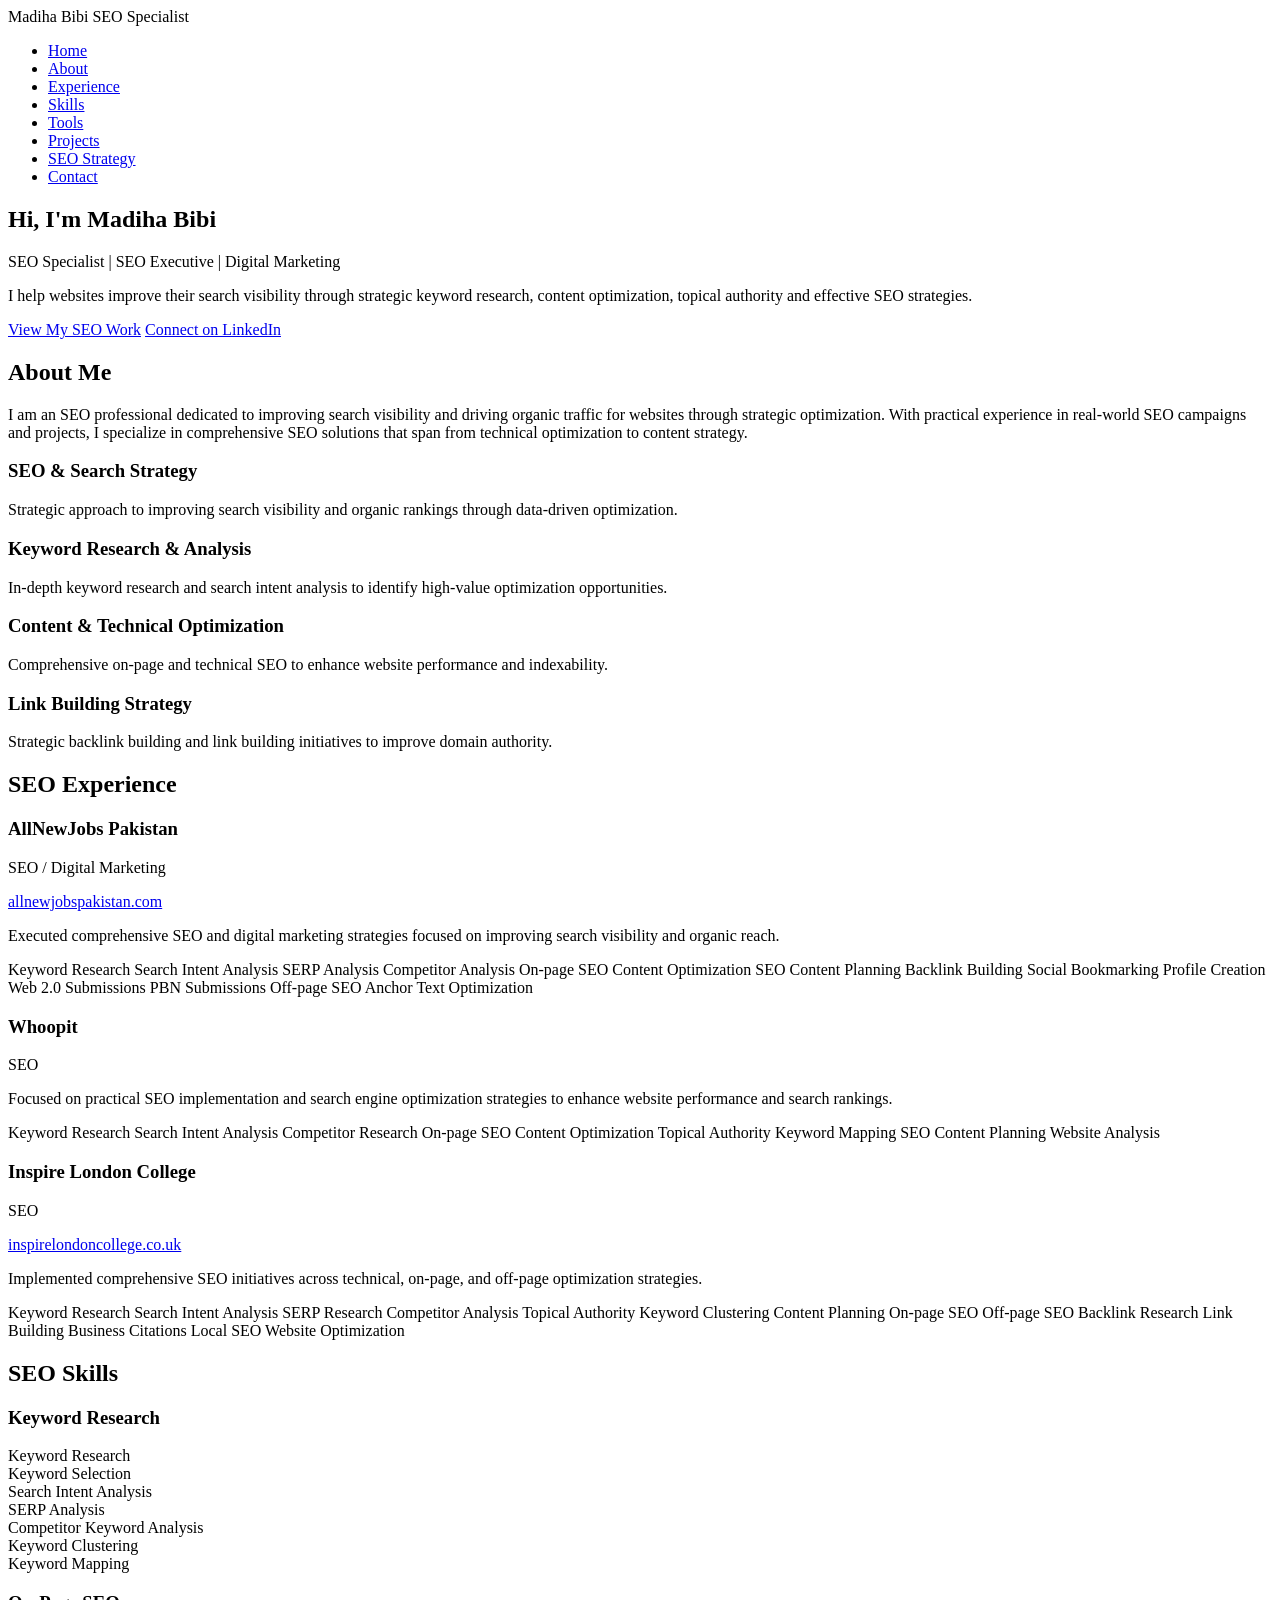
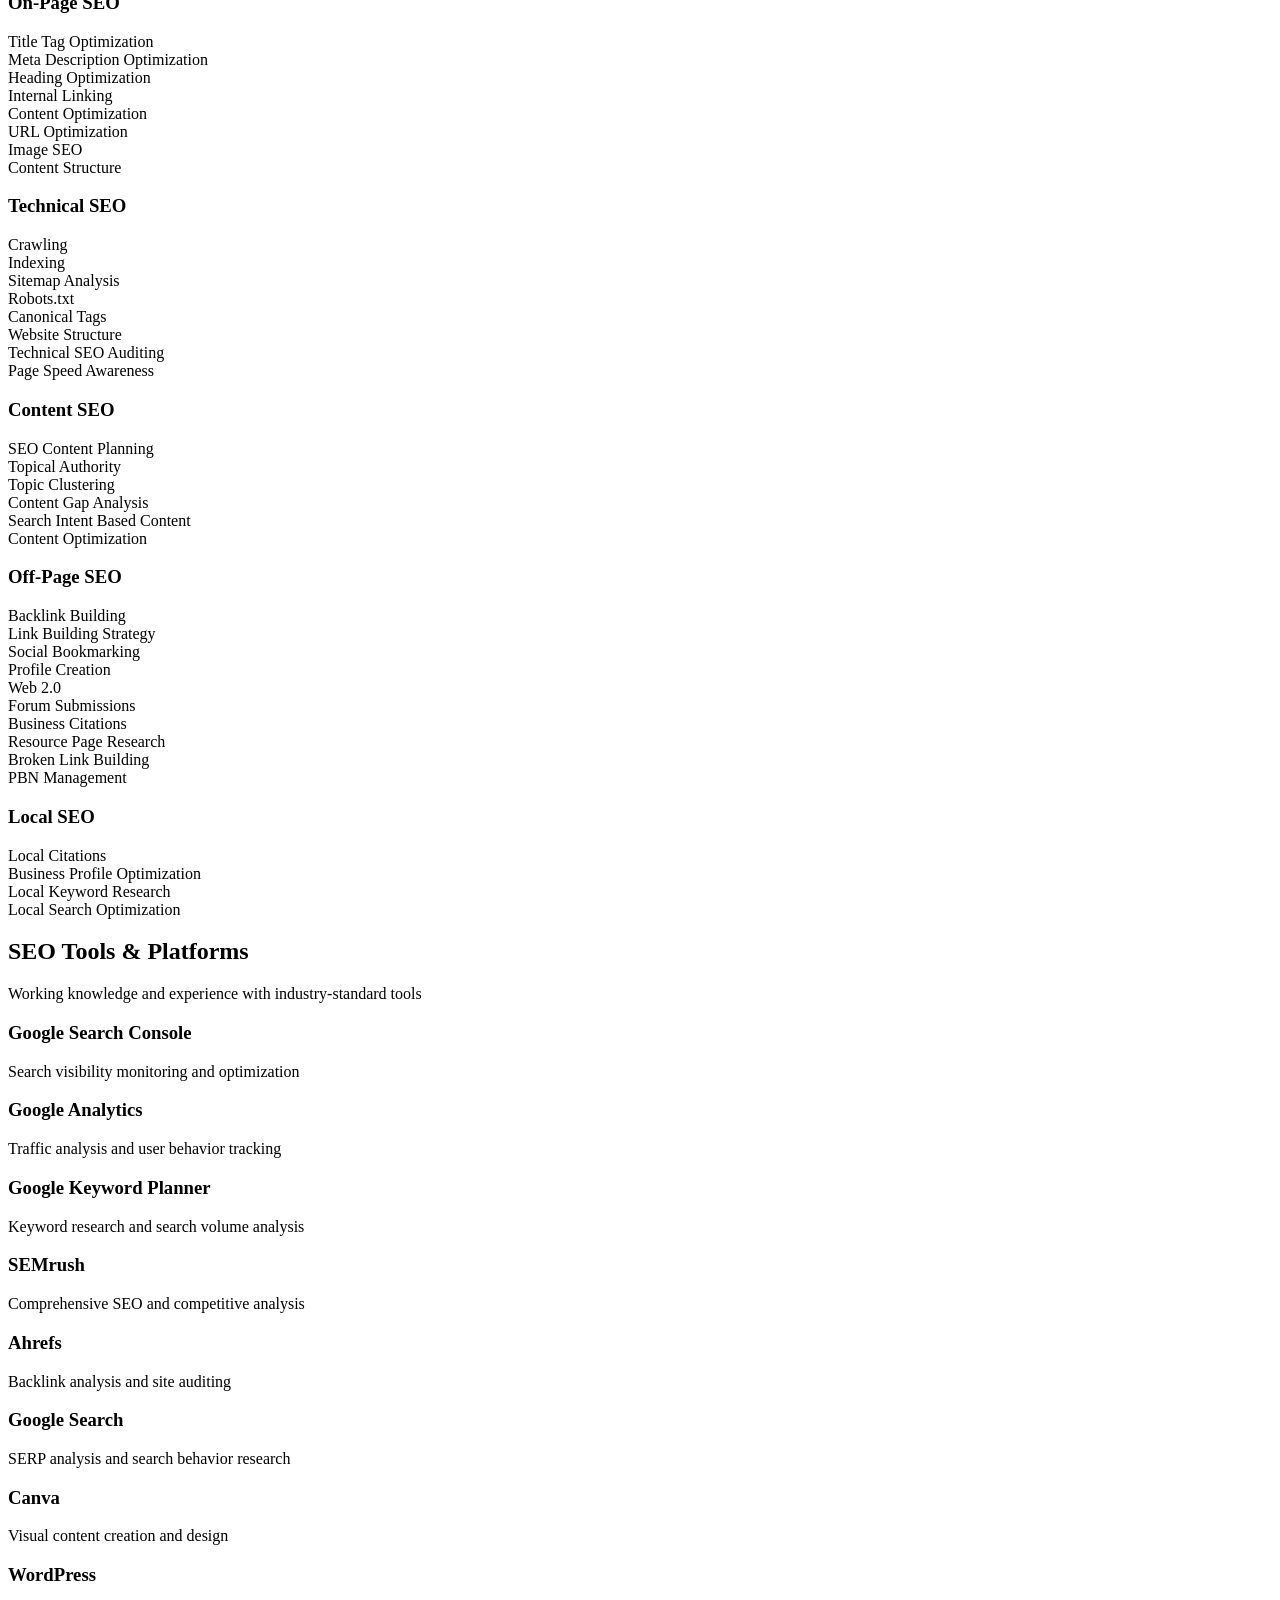
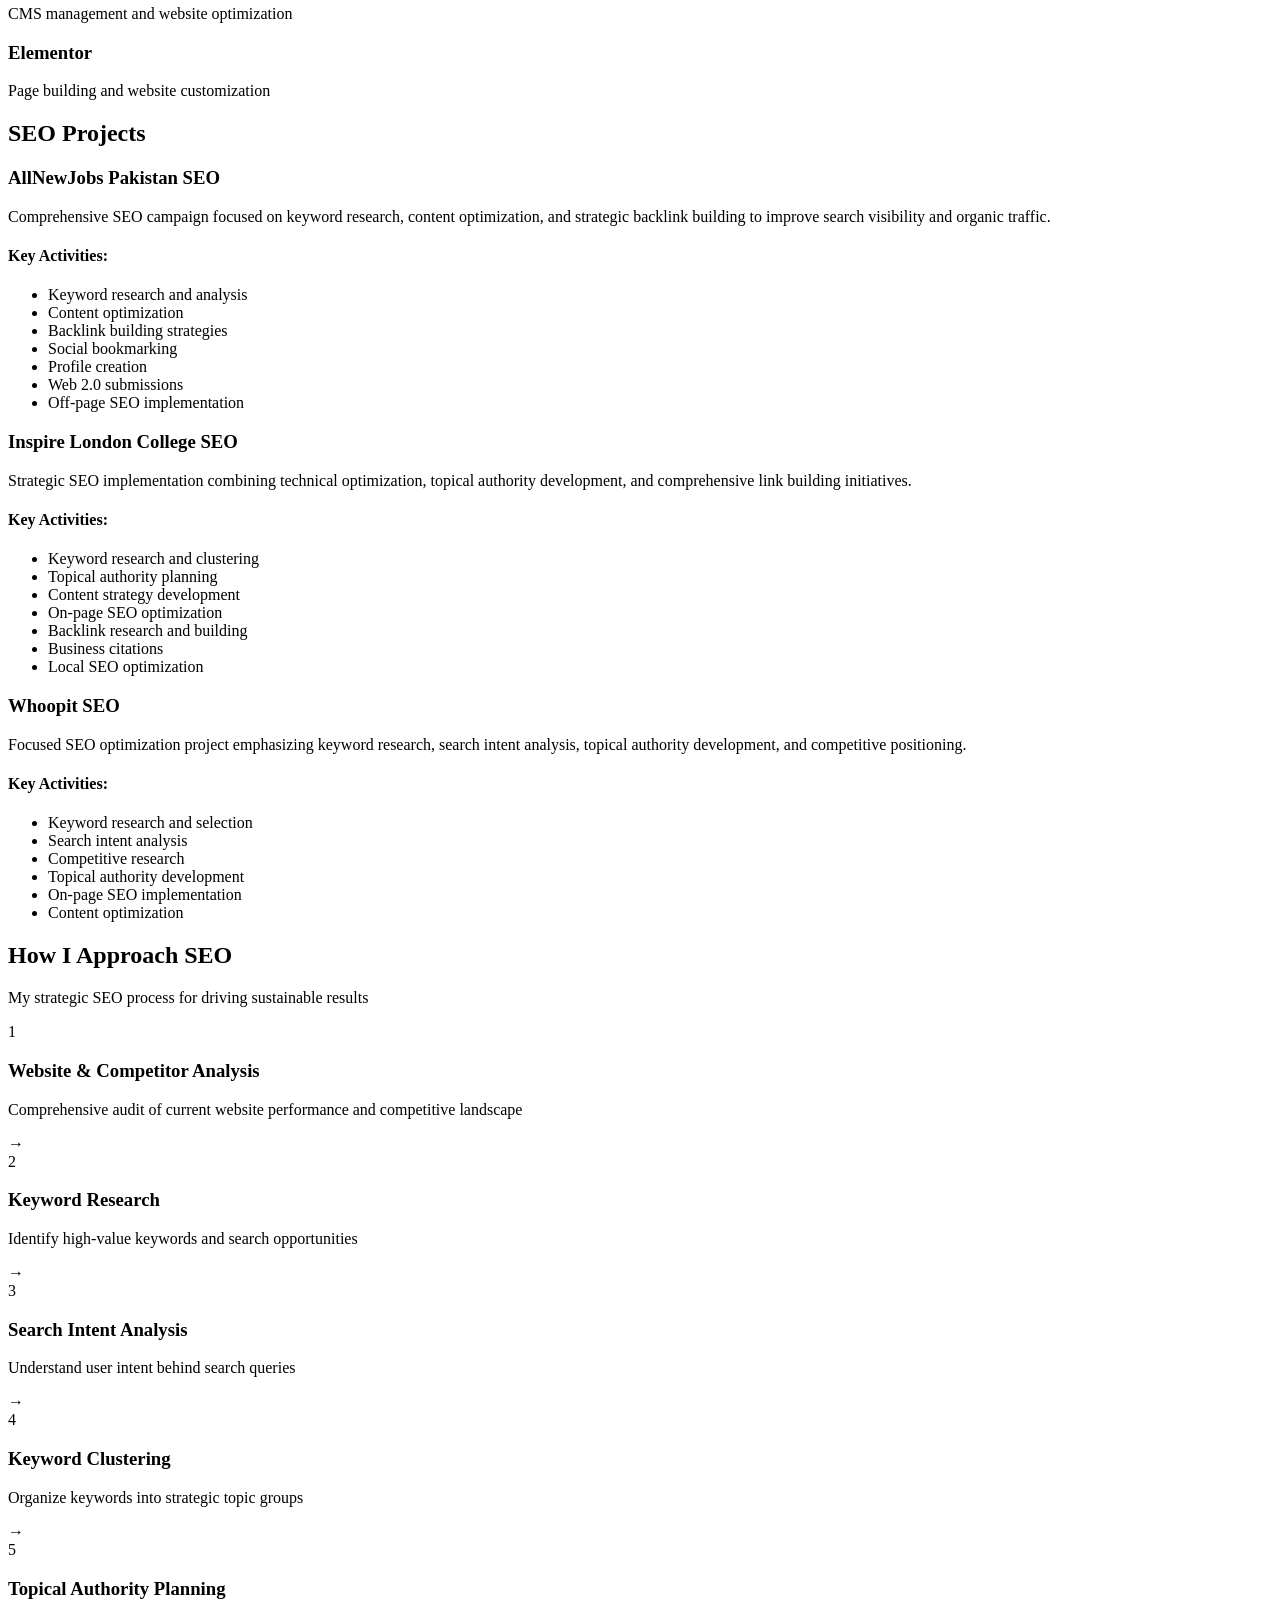
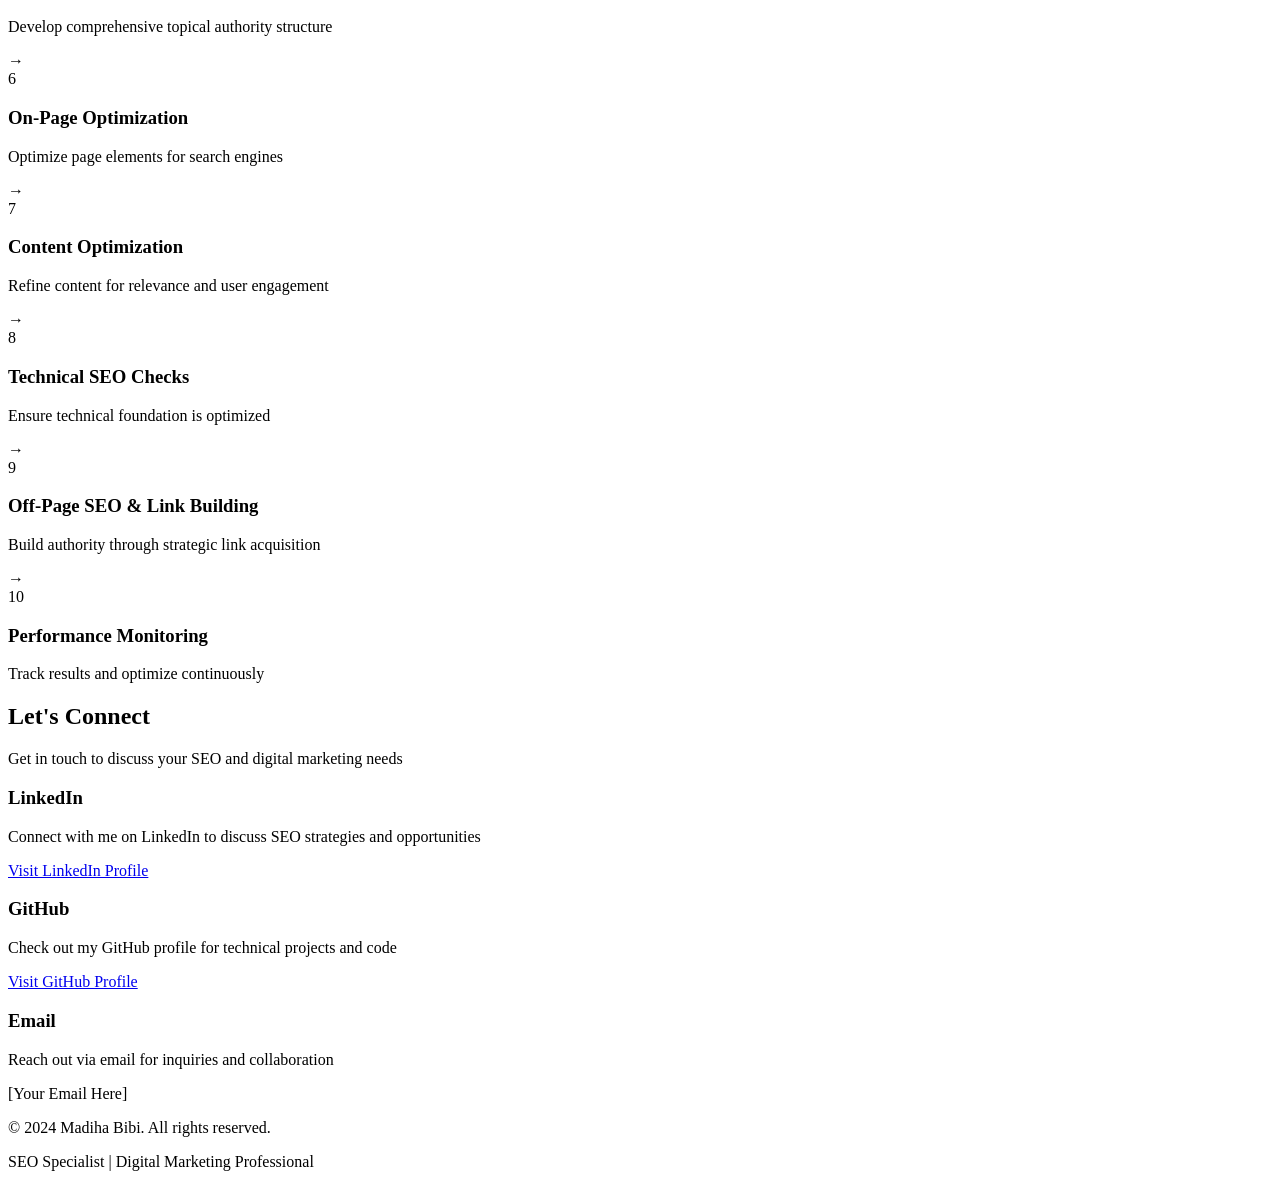
==== index.html @ da857537 "Create professional SEO portfolio website - HTML" ====
<!DOCTYPE html>
<html lang="en">
<head>
    <meta charset="UTF-8">
    <meta name="viewport" content="width=device-width, initial-scale=1.0">
    <meta name="description" content="Madiha Bibi - SEO Specialist & Digital Marketing Professional. Expert in keyword research, content optimization, technical SEO, and link building strategies.">
    <meta name="keywords" content="SEO, Digital Marketing, Keyword Research, Content Optimization, Technical SEO, Link Building">
    <meta name="author" content="Madiha Bibi">
    
    <!-- Open Graph Tags -->
    <meta property="og:title" content="Madiha Bibi - SEO Specialist & Digital Marketing Professional">
    <meta property="og:description" content="Expert SEO professional specializing in keyword research, content optimization, and strategic link building.">
    <meta property="og:type" content="website">
    <meta property="og:url" content="">
    
    <title>Madiha Bibi - SEO Specialist & Digital Marketing Professional</title>
    <link rel="stylesheet" href="style.css">
</head>
<body>
    <!-- Navigation -->
    <nav class="navbar">
        <div class="nav-container">
            <div class="nav-logo">
                <span class="logo-text">Madiha Bibi</span>
                <span class="logo-subtitle">SEO Specialist</span>
            </div>
            <ul class="nav-menu">
                <li class="nav-item"><a href="#home" class="nav-link">Home</a></li>
                <li class="nav-item"><a href="#about" class="nav-link">About</a></li>
                <li class="nav-item"><a href="#experience" class="nav-link">Experience</a></li>
                <li class="nav-item"><a href="#skills" class="nav-link">Skills</a></li>
                <li class="nav-item"><a href="#tools" class="nav-link">Tools</a></li>
                <li class="nav-item"><a href="#projects" class="nav-link">Projects</a></li>
                <li class="nav-item"><a href="#strategy" class="nav-link">SEO Strategy</a></li>
                <li class="nav-item"><a href="#contact" class="nav-link">Contact</a></li>
            </ul>
            <div class="hamburger">
                <span class="bar"></span>
                <span class="bar"></span>
                <span class="bar"></span>
            </div>
        </div>
    </nav>

    <!-- Hero Section -->
    <section id="home" class="hero">
        <div class="hero-content">
            <h1 class="hero-title">Hi, I'm Madiha Bibi</h1>
            <p class="hero-subtitle">SEO Specialist | SEO Executive | Digital Marketing</p>
            <p class="hero-description">I help websites improve their search visibility through strategic keyword research, content optimization, topical authority and effective SEO strategies.</p>
            <div class="hero-buttons">
                <a href="#projects" class="btn btn-primary">View My SEO Work</a>
                <a href="https://www.linkedin.com/in/madiha-bibi-seo/" target="_blank" class="btn btn-secondary">Connect on LinkedIn</a>
            </div>
        </div>
    </section>

    <!-- About Section -->
    <section id="about" class="about">
        <div class="container">
            <h2 class="section-title">About Me</h2>
            <div class="about-content">
                <p class="about-text">I am an SEO professional dedicated to improving search visibility and driving organic traffic for websites through strategic optimization. With practical experience in real-world SEO campaigns and projects, I specialize in comprehensive SEO solutions that span from technical optimization to content strategy.</p>
                
                <div class="about-highlights">
                    <div class="highlight-card">
                        <h3>SEO & Search Strategy</h3>
                        <p>Strategic approach to improving search visibility and organic rankings through data-driven optimization.</p>
                    </div>
                    <div class="highlight-card">
                        <h3>Keyword Research & Analysis</h3>
                        <p>In-depth keyword research and search intent analysis to identify high-value optimization opportunities.</p>
                    </div>
                    <div class="highlight-card">
                        <h3>Content & Technical Optimization</h3>
                        <p>Comprehensive on-page and technical SEO to enhance website performance and indexability.</p>
                    </div>
                    <div class="highlight-card">
                        <h3>Link Building Strategy</h3>
                        <p>Strategic backlink building and link building initiatives to improve domain authority.</p>
                    </div>
                </div>
            </div>
        </div>
    </section>

    <!-- SEO Experience Section -->
    <section id="experience" class="experience">
        <div class="container">
            <h2 class="section-title">SEO Experience</h2>
            
            <div class="experience-grid">
                <!-- AllNewJobs Pakistan -->
                <div class="experience-card">
                    <div class="experience-header">
                        <h3 class="experience-title">AllNewJobs Pakistan</h3>
                        <span class="experience-position">SEO / Digital Marketing</span>
                    </div>
                    <p class="experience-url"><a href="https://allnewjobspakistan.com/" target="_blank">allnewjobspakistan.com</a></p>
                    <div class="experience-details">
                        <p class="experience-intro">Executed comprehensive SEO and digital marketing strategies focused on improving search visibility and organic reach.</p>
                        <div class="skills-list">
                            <span class="skill-tag">Keyword Research</span>
                            <span class="skill-tag">Search Intent Analysis</span>
                            <span class="skill-tag">SERP Analysis</span>
                            <span class="skill-tag">Competitor Analysis</span>
                            <span class="skill-tag">On-page SEO</span>
                            <span class="skill-tag">Content Optimization</span>
                            <span class="skill-tag">SEO Content Planning</span>
                            <span class="skill-tag">Backlink Building</span>
                            <span class="skill-tag">Social Bookmarking</span>
                            <span class="skill-tag">Profile Creation</span>
                            <span class="skill-tag">Web 2.0 Submissions</span>
                            <span class="skill-tag">PBN Submissions</span>
                            <span class="skill-tag">Off-page SEO</span>
                            <span class="skill-tag">Anchor Text Optimization</span>
                        </div>
                    </div>
                </div>

                <!-- Whoopit -->
                <div class="experience-card">
                    <div class="experience-header">
                        <h3 class="experience-title">Whoopit</h3>
                        <span class="experience-position">SEO</span>
                    </div>
                    <div class="experience-details">
                        <p class="experience-intro">Focused on practical SEO implementation and search engine optimization strategies to enhance website performance and search rankings.</p>
                        <div class="skills-list">
                            <span class="skill-tag">Keyword Research</span>
                            <span class="skill-tag">Search Intent Analysis</span>
                            <span class="skill-tag">Competitor Research</span>
                            <span class="skill-tag">On-page SEO</span>
                            <span class="skill-tag">Content Optimization</span>
                            <span class="skill-tag">Topical Authority</span>
                            <span class="skill-tag">Keyword Mapping</span>
                            <span class="skill-tag">SEO Content Planning</span>
                            <span class="skill-tag">Website Analysis</span>
                        </div>
                    </div>
                </div>

                <!-- Inspire London College -->
                <div class="experience-card">
                    <div class="experience-header">
                        <h3 class="experience-title">Inspire London College</h3>
                        <span class="experience-position">SEO</span>
                    </div>
                    <p class="experience-url"><a href="https://inspirelondoncollege.co.uk/" target="_blank">inspirelondoncollege.co.uk</a></p>
                    <div class="experience-details">
                        <p class="experience-intro">Implemented comprehensive SEO initiatives across technical, on-page, and off-page optimization strategies.</p>
                        <div class="skills-list">
                            <span class="skill-tag">Keyword Research</span>
                            <span class="skill-tag">Search Intent Analysis</span>
                            <span class="skill-tag">SERP Research</span>
                            <span class="skill-tag">Competitor Analysis</span>
                            <span class="skill-tag">Topical Authority</span>
                            <span class="skill-tag">Keyword Clustering</span>
                            <span class="skill-tag">Content Planning</span>
                            <span class="skill-tag">On-page SEO</span>
                            <span class="skill-tag">Off-page SEO</span>
                            <span class="skill-tag">Backlink Research</span>
                            <span class="skill-tag">Link Building</span>
                            <span class="skill-tag">Business Citations</span>
                            <span class="skill-tag">Local SEO</span>
                            <span class="skill-tag">Website Optimization</span>
                        </div>
                    </div>
                </div>
            </div>
        </div>
    </section>

    <!-- Skills Section -->
    <section id="skills" class="skills">
        <div class="container">
            <h2 class="section-title">SEO Skills</h2>
            
            <div class="skills-categories">
                <!-- Keyword Research -->
                <div class="skill-category">
                    <h3 class="category-title">Keyword Research</h3>
                    <div class="skill-items">
                        <div class="skill-item">Keyword Research</div>
                        <div class="skill-item">Keyword Selection</div>
                        <div class="skill-item">Search Intent Analysis</div>
                        <div class="skill-item">SERP Analysis</div>
                        <div class="skill-item">Competitor Keyword Analysis</div>
                        <div class="skill-item">Keyword Clustering</div>
                        <div class="skill-item">Keyword Mapping</div>
                    </div>
                </div>

                <!-- On-Page SEO -->
                <div class="skill-category">
                    <h3 class="category-title">On-Page SEO</h3>
                    <div class="skill-items">
                        <div class="skill-item">Title Tag Optimization</div>
                        <div class="skill-item">Meta Description Optimization</div>
                        <div class="skill-item">Heading Optimization</div>
                        <div class="skill-item">Internal Linking</div>
                        <div class="skill-item">Content Optimization</div>
                        <div class="skill-item">URL Optimization</div>
                        <div class="skill-item">Image SEO</div>
                        <div class="skill-item">Content Structure</div>
                    </div>
                </div>

                <!-- Technical SEO -->
                <div class="skill-category">
                    <h3 class="category-title">Technical SEO</h3>
                    <div class="skill-items">
                        <div class="skill-item">Crawling</div>
                        <div class="skill-item">Indexing</div>
                        <div class="skill-item">Sitemap Analysis</div>
                        <div class="skill-item">Robots.txt</div>
                        <div class="skill-item">Canonical Tags</div>
                        <div class="skill-item">Website Structure</div>
                        <div class="skill-item">Technical SEO Auditing</div>
                        <div class="skill-item">Page Speed Awareness</div>
                    </div>
                </div>

                <!-- Content SEO -->
                <div class="skill-category">
                    <h3 class="category-title">Content SEO</h3>
                    <div class="skill-items">
                        <div class="skill-item">SEO Content Planning</div>
                        <div class="skill-item">Topical Authority</div>
                        <div class="skill-item">Topic Clustering</div>
                        <div class="skill-item">Content Gap Analysis</div>
                        <div class="skill-item">Search Intent Based Content</div>
                        <div class="skill-item">Content Optimization</div>
                    </div>
                </div>

                <!-- Off-Page SEO -->
                <div class="skill-category">
                    <h3 class="category-title">Off-Page SEO</h3>
                    <div class="skill-items">
                        <div class="skill-item">Backlink Building</div>
                        <div class="skill-item">Link Building Strategy</div>
                        <div class="skill-item">Social Bookmarking</div>
                        <div class="skill-item">Profile Creation</div>
                        <div class="skill-item">Web 2.0</div>
                        <div class="skill-item">Forum Submissions</div>
                        <div class="skill-item">Business Citations</div>
                        <div class="skill-item">Resource Page Research</div>
                        <div class="skill-item">Broken Link Building</div>
                        <div class="skill-item">PBN Management</div>
                    </div>
                </div>

                <!-- Local SEO -->
                <div class="skill-category">
                    <h3 class="category-title">Local SEO</h3>
                    <div class="skill-items">
                        <div class="skill-item">Local Citations</div>
                        <div class="skill-item">Business Profile Optimization</div>
                        <div class="skill-item">Local Keyword Research</div>
                        <div class="skill-item">Local Search Optimization</div>
                    </div>
                </div>
            </div>
        </div>
    </section>

    <!-- Tools Section -->
    <section id="tools" class="tools">
        <div class="container">
            <h2 class="section-title">SEO Tools & Platforms</h2>
            <p class="section-subtitle">Working knowledge and experience with industry-standard tools</p>
            
            <div class="tools-grid">
                <div class="tool-card">
                    <h3>Google Search Console</h3>
                    <p>Search visibility monitoring and optimization</p>
                </div>
                <div class="tool-card">
                    <h3>Google Analytics</h3>
                    <p>Traffic analysis and user behavior tracking</p>
                </div>
                <div class="tool-card">
                    <h3>Google Keyword Planner</h3>
                    <p>Keyword research and search volume analysis</p>
                </div>
                <div class="tool-card">
                    <h3>SEMrush</h3>
                    <p>Comprehensive SEO and competitive analysis</p>
                </div>
                <div class="tool-card">
                    <h3>Ahrefs</h3>
                    <p>Backlink analysis and site auditing</p>
                </div>
                <div class="tool-card">
                    <h3>Google Search</h3>
                    <p>SERP analysis and search behavior research</p>
                </div>
                <div class="tool-card">
                    <h3>Canva</h3>
                    <p>Visual content creation and design</p>
                </div>
                <div class="tool-card">
                    <h3>WordPress</h3>
                    <p>CMS management and website optimization</p>
                </div>
                <div class="tool-card">
                    <h3>Elementor</h3>
                    <p>Page building and website customization</p>
                </div>
            </div>
        </div>
    </section>

    <!-- SEO Projects Section -->
    <section id="projects" class="projects">
        <div class="container">
            <h2 class="section-title">SEO Projects</h2>
            
            <div class="projects-grid">
                <!-- AllNewJobs Pakistan SEO -->
                <div class="project-card">
                    <div class="project-header">
                        <h3 class="project-title">AllNewJobs Pakistan SEO</h3>
                    </div>
                    <p class="project-description">Comprehensive SEO campaign focused on keyword research, content optimization, and strategic backlink building to improve search visibility and organic traffic.</p>
                    <div class="project-activities">
                        <h4>Key Activities:</h4>
                        <ul>
                            <li>Keyword research and analysis</li>
                            <li>Content optimization</li>
                            <li>Backlink building strategies</li>
                            <li>Social bookmarking</li>
                            <li>Profile creation</li>
                            <li>Web 2.0 submissions</li>
                            <li>Off-page SEO implementation</li>
                        </ul>
                    </div>
                </div>

                <!-- Inspire London College SEO -->
                <div class="project-card">
                    <div class="project-header">
                        <h3 class="project-title">Inspire London College SEO</h3>
                    </div>
                    <p class="project-description">Strategic SEO implementation combining technical optimization, topical authority development, and comprehensive link building initiatives.</p>
                    <div class="project-activities">
                        <h4>Key Activities:</h4>
                        <ul>
                            <li>Keyword research and clustering</li>
                            <li>Topical authority planning</li>
                            <li>Content strategy development</li>
                            <li>On-page SEO optimization</li>
                            <li>Backlink research and building</li>
                            <li>Business citations</li>
                            <li>Local SEO optimization</li>
                        </ul>
                    </div>
                </div>

                <!-- Whoopit SEO -->
                <div class="project-card">
                    <div class="project-header">
                        <h3 class="project-title">Whoopit SEO</h3>
                    </div>
                    <p class="project-description">Focused SEO optimization project emphasizing keyword research, search intent analysis, topical authority development, and competitive positioning.</p>
                    <div class="project-activities">
                        <h4>Key Activities:</h4>
                        <ul>
                            <li>Keyword research and selection</li>
                            <li>Search intent analysis</li>
                            <li>Competitive research</li>
                            <li>Topical authority development</li>
                            <li>On-page SEO implementation</li>
                            <li>Content optimization</li>
                        </ul>
                    </div>
                </div>
            </div>
        </div>
    </section>

    <!-- SEO Strategy Section -->
    <section id="strategy" class="strategy">
        <div class="container">
            <h2 class="section-title">How I Approach SEO</h2>
            <p class="section-subtitle">My strategic SEO process for driving sustainable results</p>
            
            <div class="strategy-workflow">
                <div class="strategy-step">
                    <div class="step-number">1</div>
                    <h3>Website & Competitor Analysis</h3>
                    <p>Comprehensive audit of current website performance and competitive landscape</p>
                </div>
                <div class="strategy-arrow">→</div>
                <div class="strategy-step">
                    <div class="step-number">2</div>
                    <h3>Keyword Research</h3>
                    <p>Identify high-value keywords and search opportunities</p>
                </div>
                <div class="strategy-arrow">→</div>
                <div class="strategy-step">
                    <div class="step-number">3</div>
                    <h3>Search Intent Analysis</h3>
                    <p>Understand user intent behind search queries</p>
                </div>
                <div class="strategy-arrow">→</div>
                <div class="strategy-step">
                    <div class="step-number">4</div>
                    <h3>Keyword Clustering</h3>
                    <p>Organize keywords into strategic topic groups</p>
                </div>
                <div class="strategy-arrow">→</div>
                <div class="strategy-step">
                    <div class="step-number">5</div>
                    <h3>Topical Authority Planning</h3>
                    <p>Develop comprehensive topical authority structure</p>
                </div>
                <div class="strategy-arrow">→</div>
                <div class="strategy-step">
                    <div class="step-number">6</div>
                    <h3>On-Page Optimization</h3>
                    <p>Optimize page elements for search engines</p>
                </div>
                <div class="strategy-arrow">→</div>
                <div class="strategy-step">
                    <div class="step-number">7</div>
                    <h3>Content Optimization</h3>
                    <p>Refine content for relevance and user engagement</p>
                </div>
                <div class="strategy-arrow">→</div>
                <div class="strategy-step">
                    <div class="step-number">8</div>
                    <h3>Technical SEO Checks</h3>
                    <p>Ensure technical foundation is optimized</p>
                </div>
                <div class="strategy-arrow">→</div>
                <div class="strategy-step">
                    <div class="step-number">9</div>
                    <h3>Off-Page SEO & Link Building</h3>
                    <p>Build authority through strategic link acquisition</p>
                </div>
                <div class="strategy-arrow">→</div>
                <div class="strategy-step">
                    <div class="step-number">10</div>
                    <h3>Performance Monitoring</h3>
                    <p>Track results and optimize continuously</p>
                </div>
            </div>
        </div>
    </section>

    <!-- Contact Section -->
    <section id="contact" class="contact">
        <div class="container">
            <h2 class="section-title">Let's Connect</h2>
            <p class="section-subtitle">Get in touch to discuss your SEO and digital marketing needs</p>
            
            <div class="contact-content">
                <div class="contact-card">
                    <h3>LinkedIn</h3>
                    <p>Connect with me on LinkedIn to discuss SEO strategies and opportunities</p>
                    <a href="https://www.linkedin.com/in/madiha-bibi-seo/" target="_blank" class="contact-link">Visit LinkedIn Profile</a>
                </div>
                <div class="contact-card">
                    <h3>GitHub</h3>
                    <p>Check out my GitHub profile for technical projects and code</p>
                    <a href="https://github.com/M45-dot" target="_blank" class="contact-link">Visit GitHub Profile</a>
                </div>
                <div class="contact-card">
                    <h3>Email</h3>
                    <p>Reach out via email for inquiries and collaboration</p>
                    <p class="email-placeholder">[Your Email Here]</p>
                </div>
            </div>
        </div>
    </section>

    <!-- Footer -->
    <footer class="footer">
        <div class="container">
            <p>&copy; 2024 Madiha Bibi. All rights reserved.</p>
            <p>SEO Specialist | Digital Marketing Professional</p>
        </div>
    </footer>

    <script src="script.js"></script>
</body>
</html>
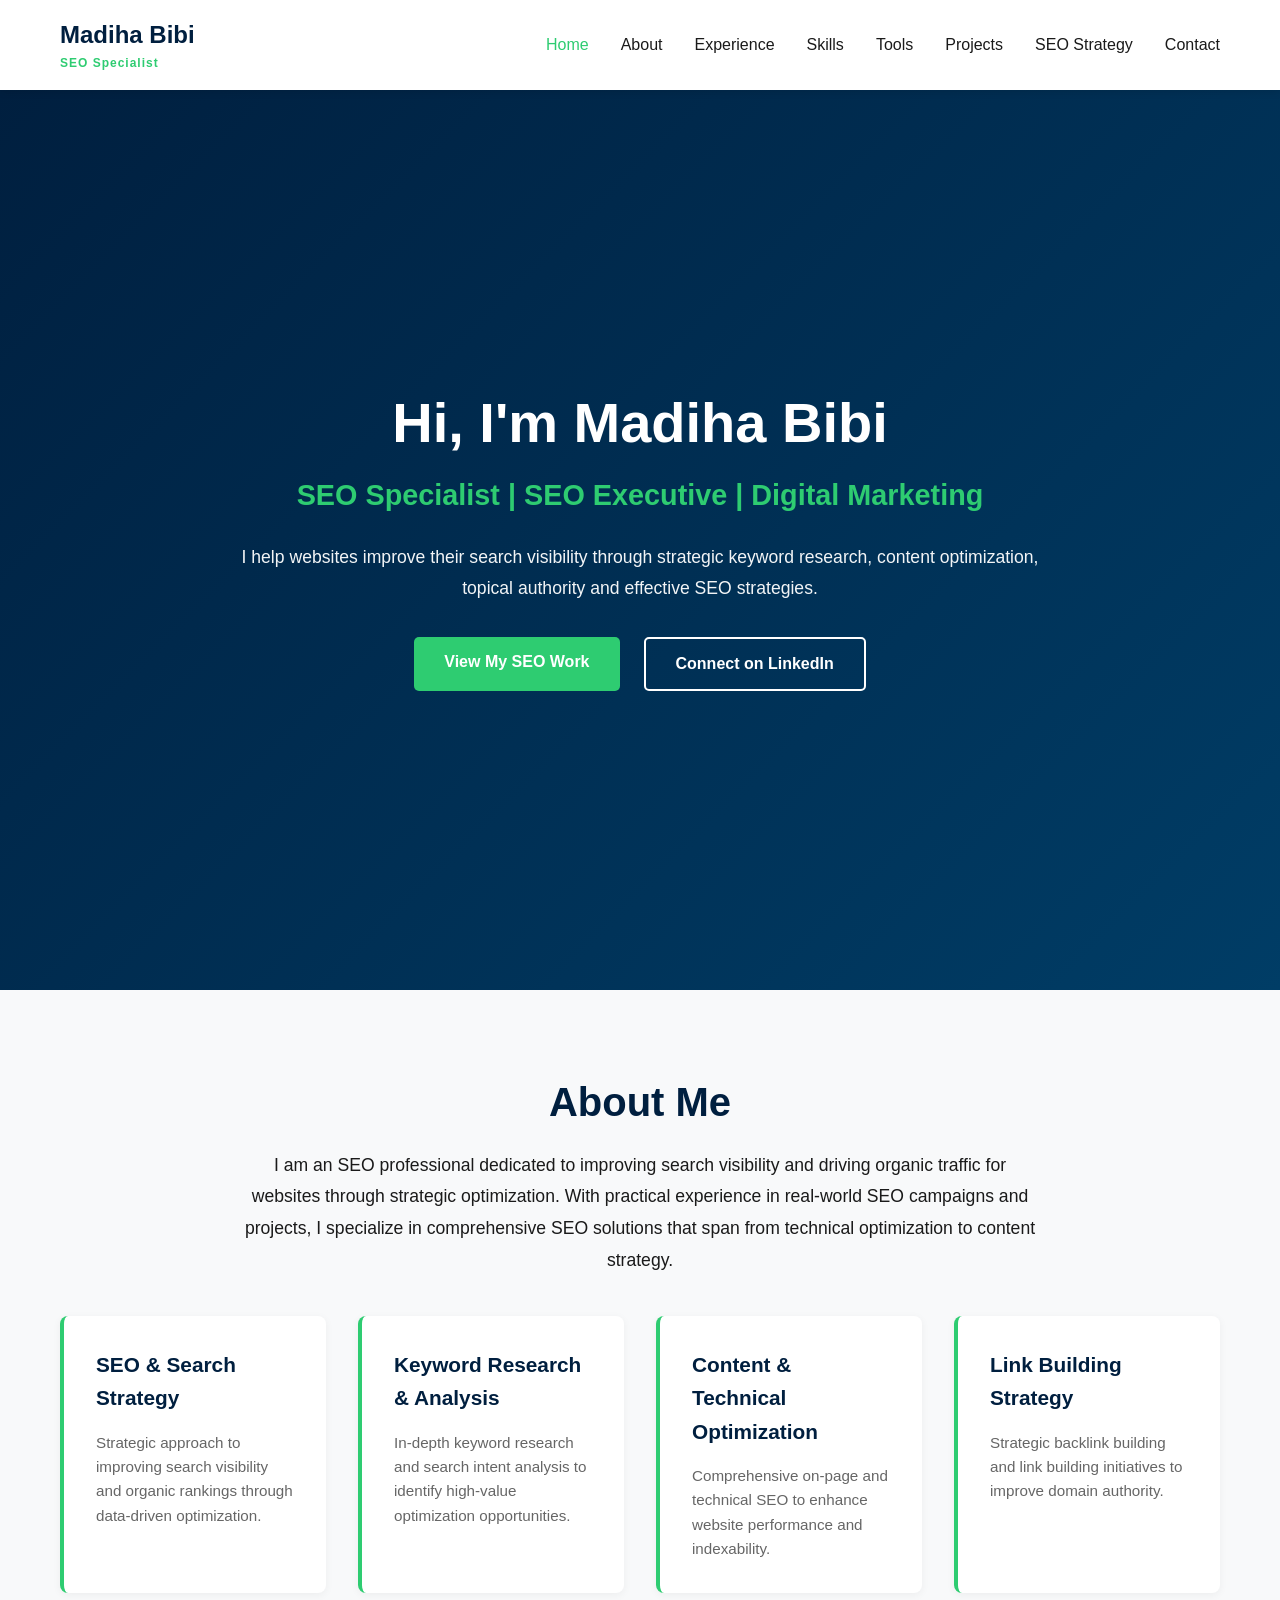
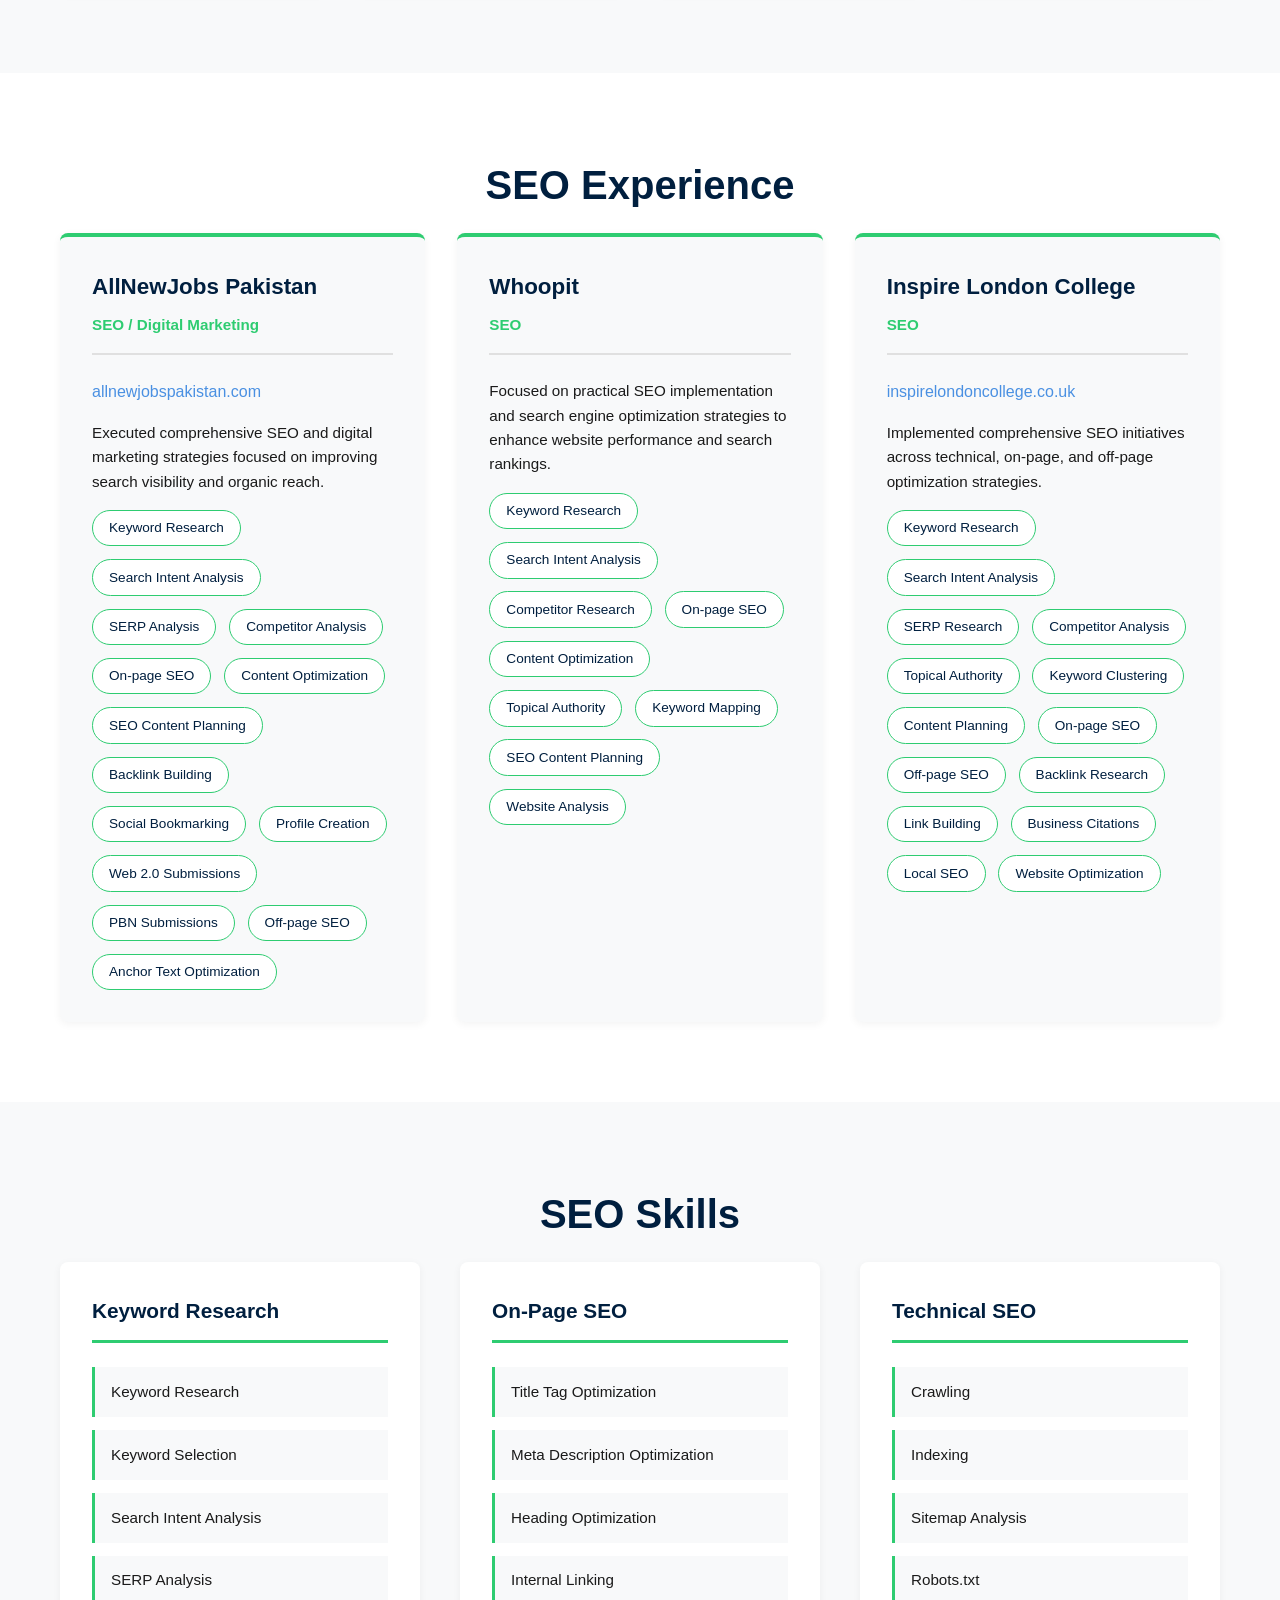
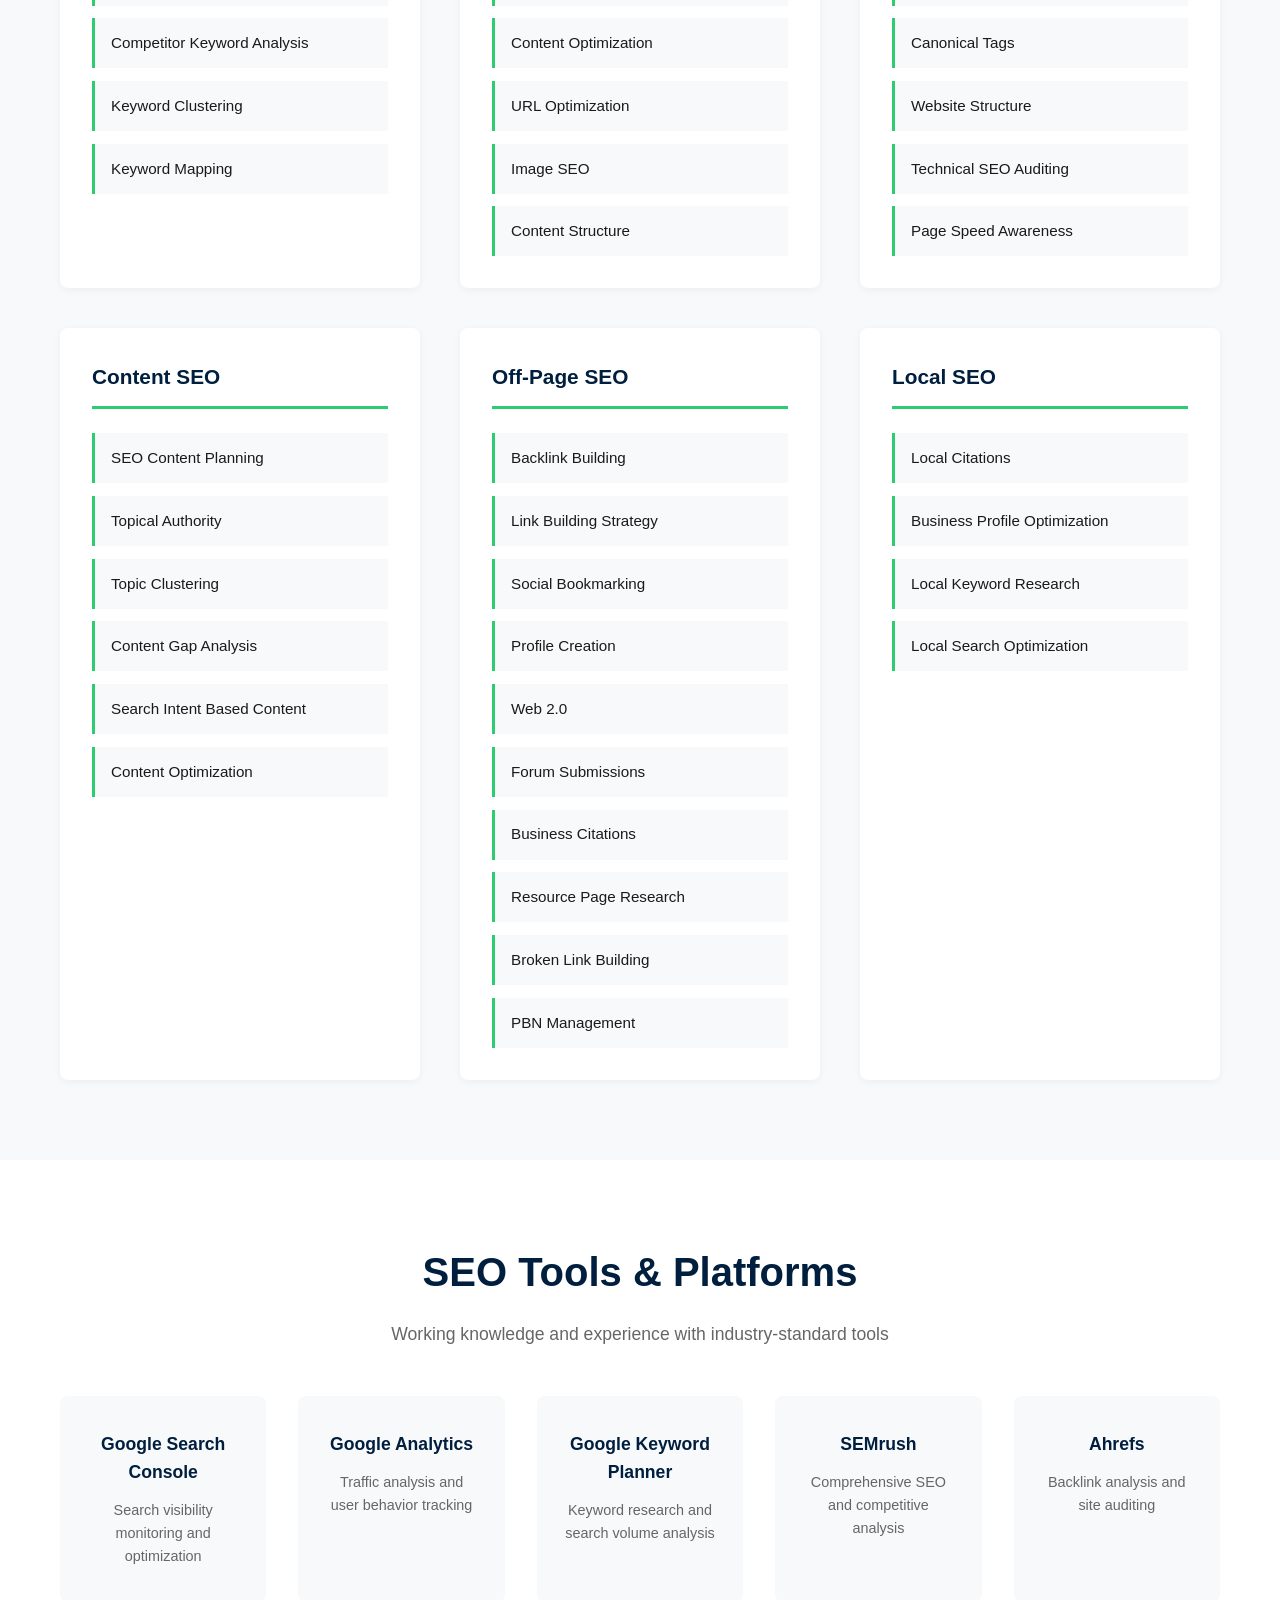
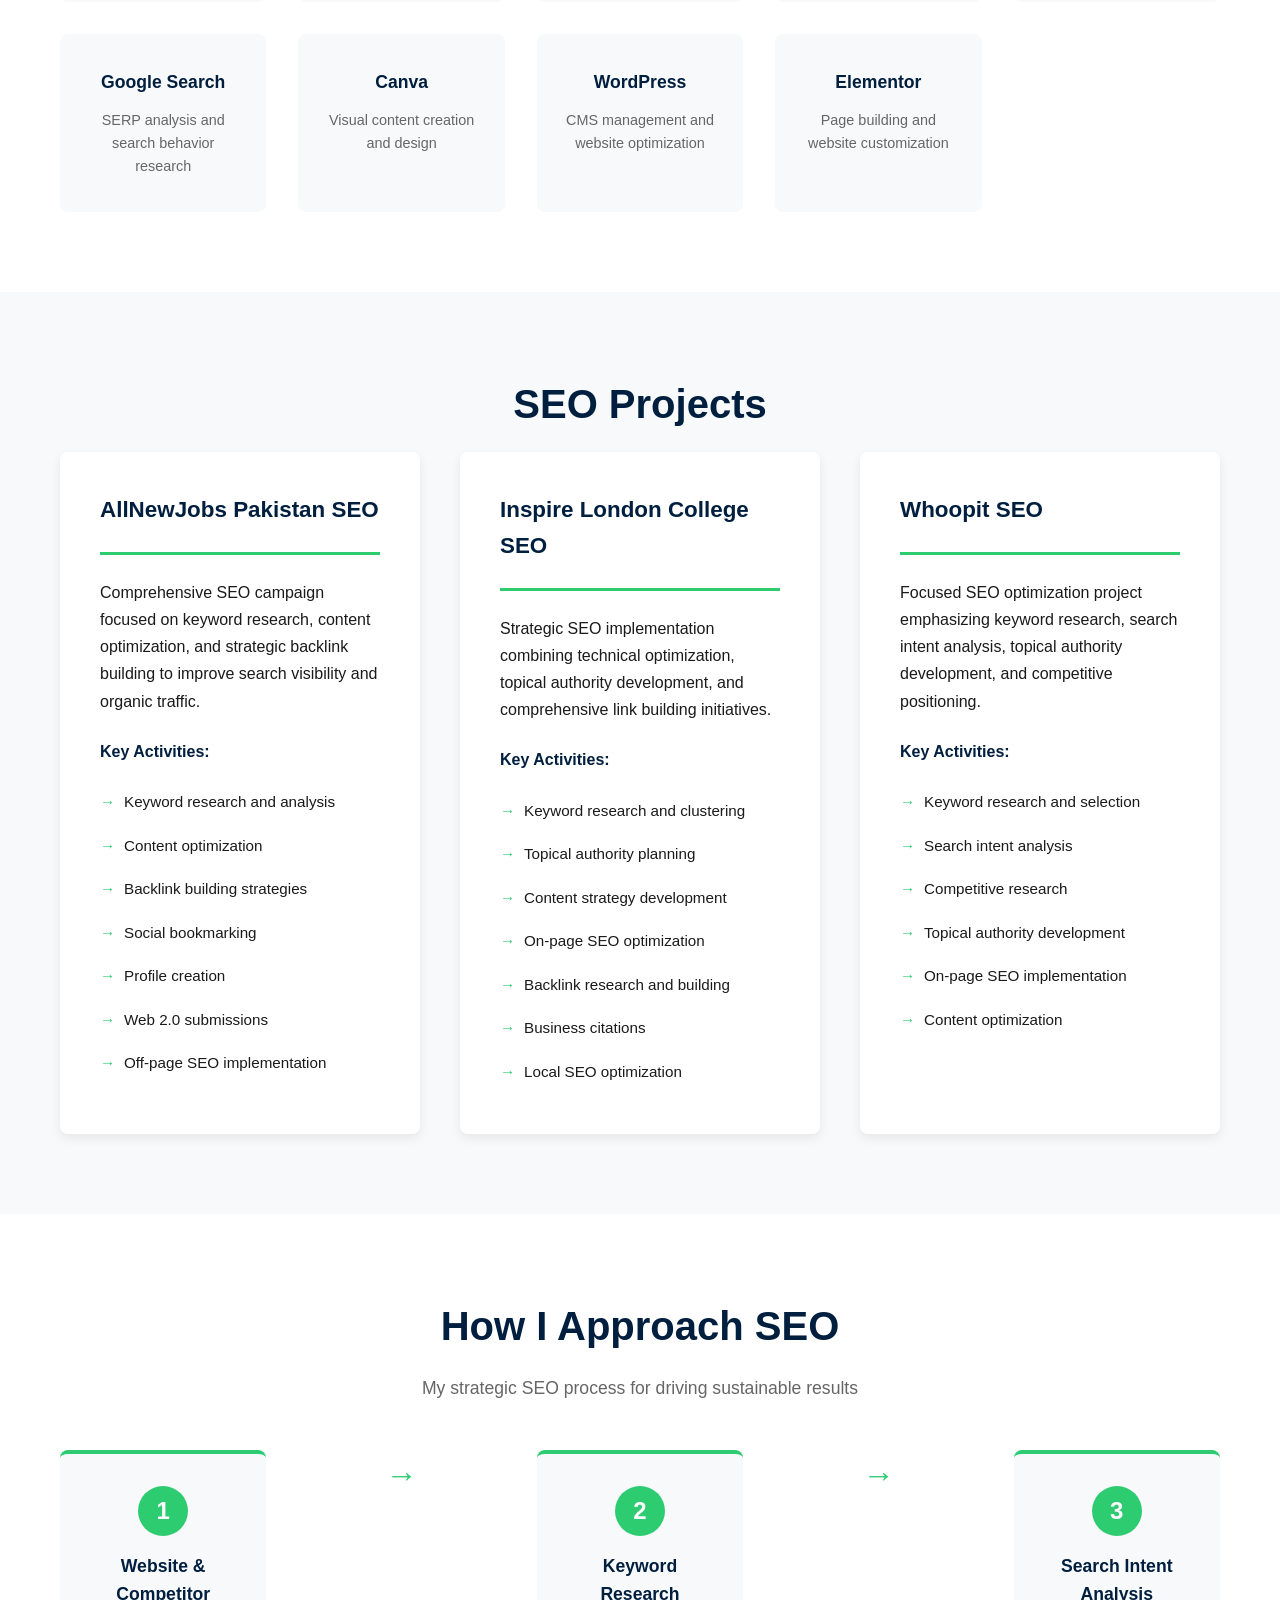
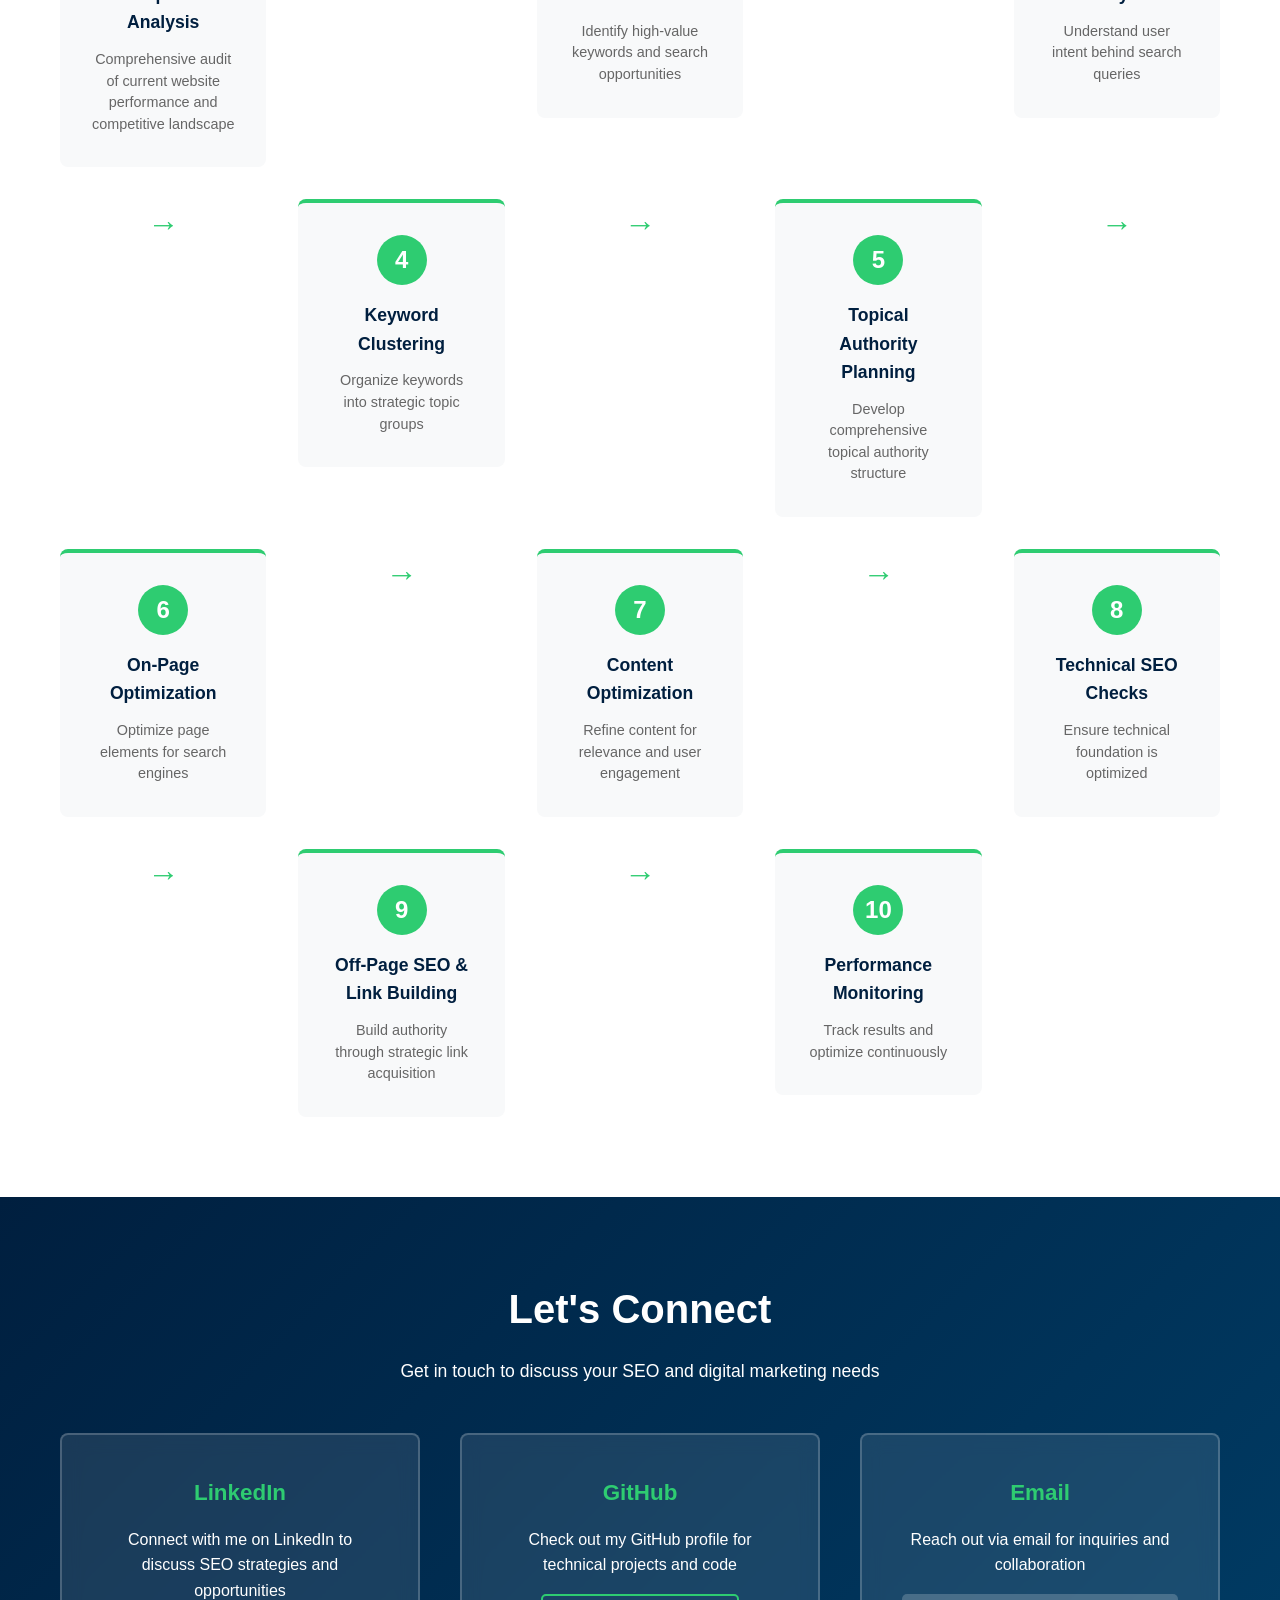
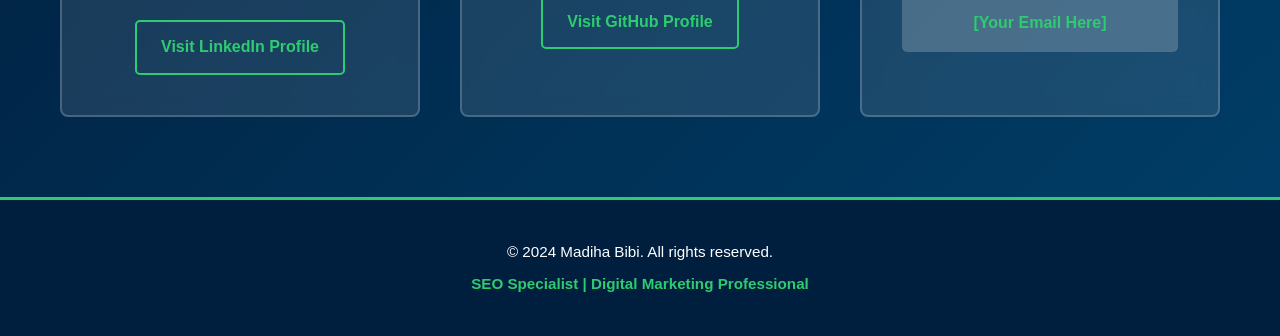
==== commit ad2896c9: "Add Google site verification meta tag Added Google site verification meta tag for SEO." ====
--- a/index.html
+++ b/index.html
@@ -6,6 +6,7 @@
     <meta name="description" content="Madiha Bibi - SEO Specialist & Digital Marketing Professional. Expert in keyword research, content optimization, technical SEO, and link building strategies.">
     <meta name="keywords" content="SEO, Digital Marketing, Keyword Research, Content Optimization, Technical SEO, Link Building">
     <meta name="author" content="Madiha Bibi">
+    <meta name="google-site-verification" content="T4ngSgJh2i5nm80GUe09d8DK3U6ITZxuXnrT5snzVE8" />
     
     <!-- Open Graph Tags -->
     <meta property="og:title" content="Madiha Bibi - SEO Specialist & Digital Marketing Professional">
--- a/style.css
+++ b/style.css
@@ -0,0 +1,832 @@
+/* ===========================
+   GLOBAL STYLES & VARIABLES
+   =========================== */
+
+:root {
+    --primary-color: #001f3f;
+    --secondary-color: #2ecc71;
+    --text-dark: #1a1a1a;
+    --text-light: #666666;
+    --bg-light: #f8f9fa;
+    --bg-white: #ffffff;
+    --border-color: #e0e0e0;
+    --accent-color: #4a90e2;
+    --transition: all 0.3s ease;
+}
+
+* {
+    margin: 0;
+    padding: 0;
+    box-sizing: border-box;
+}
+
+html {
+    scroll-behavior: smooth;
+}
+
+body {
+    font-family: 'Segoe UI', Tahoma, Geneva, Verdana, sans-serif;
+    line-height: 1.6;
+    color: var(--text-dark);
+    background-color: var(--bg-white);
+}
+
+.container {
+    max-width: 1200px;
+    margin: 0 auto;
+    padding: 0 20px;
+}
+
+/* ===========================
+   NAVIGATION BAR
+   =========================== */
+
+.navbar {
+    position: sticky;
+    top: 0;
+    background: var(--bg-white);
+    box-shadow: 0 2px 8px rgba(0, 0, 0, 0.1);
+    z-index: 1000;
+    transition: var(--transition);
+}
+
+.nav-container {
+    max-width: 1200px;
+    margin: 0 auto;
+    padding: 1rem 20px;
+    display: flex;
+    justify-content: space-between;
+    align-items: center;
+}
+
+.nav-logo {
+    display: flex;
+    flex-direction: column;
+    font-weight: 700;
+    cursor: pointer;
+}
+
+.logo-text {
+    font-size: 1.5rem;
+    color: var(--primary-color);
+}
+
+.logo-subtitle {
+    font-size: 0.75rem;
+    color: var(--secondary-color);
+    font-weight: 600;
+    letter-spacing: 1px;
+}
+
+.nav-menu {
+    display: flex;
+    list-style: none;
+    gap: 2rem;
+}
+
+.nav-link {
+    color: var(--text-dark);
+    text-decoration: none;
+    font-weight: 500;
+    transition: var(--transition);
+    position: relative;
+}
+
+.nav-link:hover {
+    color: var(--secondary-color);
+}
+
+.nav-link::after {
+    content: '';
+    position: absolute;
+    bottom: -5px;
+    left: 0;
+    width: 0;
+    height: 2px;
+    background: var(--secondary-color);
+    transition: var(--transition);
+}
+
+.nav-link:hover::after {
+    width: 100%;
+}
+
+.hamburger {
+    display: none;
+    flex-direction: column;
+    cursor: pointer;
+}
+
+.bar {
+    width: 25px;
+    height: 3px;
+    background: var(--primary-color);
+    margin: 5px 0;
+    transition: var(--transition);
+    border-radius: 2px;
+}
+
+/* ===========================
+   HERO SECTION
+   =========================== */
+
+.hero {
+    min-height: 100vh;
+    display: flex;
+    align-items: center;
+    justify-content: center;
+    background: linear-gradient(135deg, var(--primary-color) 0%, #003d66 100%);
+    color: var(--bg-white);
+    padding: 40px 20px;
+    text-align: center;
+}
+
+.hero-content {
+    max-width: 800px;
+    animation: fadeInUp 0.8s ease;
+}
+
+.hero-title {
+    font-size: 3.5rem;
+    font-weight: 800;
+    margin-bottom: 1rem;
+    line-height: 1.2;
+}
+
+.hero-subtitle {
+    font-size: 1.8rem;
+    color: var(--secondary-color);
+    margin-bottom: 1.5rem;
+    font-weight: 600;
+}
+
+.hero-description {
+    font-size: 1.1rem;
+    margin-bottom: 2rem;
+    line-height: 1.8;
+    opacity: 0.95;
+}
+
+.hero-buttons {
+    display: flex;
+    gap: 1.5rem;
+    justify-content: center;
+    flex-wrap: wrap;
+}
+
+.btn {
+    padding: 12px 30px;
+    border: none;
+    border-radius: 5px;
+    font-size: 1rem;
+    font-weight: 600;
+    cursor: pointer;
+    text-decoration: none;
+    display: inline-block;
+    transition: var(--transition);
+}
+
+.btn-primary {
+    background: var(--secondary-color);
+    color: var(--bg-white);
+}
+
+.btn-primary:hover {
+    background: #27ae60;
+    transform: translateY(-2px);
+    box-shadow: 0 8px 16px rgba(46, 204, 113, 0.3);
+}
+
+.btn-secondary {
+    background: transparent;
+    color: var(--bg-white);
+    border: 2px solid var(--bg-white);
+}
+
+.btn-secondary:hover {
+    background: var(--bg-white);
+    color: var(--primary-color);
+    transform: translateY(-2px);
+}
+
+@keyframes fadeInUp {
+    from {
+        opacity: 0;
+        transform: translateY(30px);
+    }
+    to {
+        opacity: 1;
+        transform: translateY(0);
+    }
+}
+
+/* ===========================
+   SECTION STYLES
+   =========================== */
+
+section {
+    padding: 80px 20px;
+}
+
+.section-title {
+    font-size: 2.5rem;
+    font-weight: 800;
+    color: var(--primary-color);
+    margin-bottom: 1rem;
+    text-align: center;
+}
+
+.section-subtitle {
+    text-align: center;
+    color: var(--text-light);
+    font-size: 1.1rem;
+    margin-bottom: 3rem;
+}
+
+/* ===========================
+   ABOUT SECTION
+   =========================== */
+
+.about {
+    background: var(--bg-light);
+}
+
+.about-text {
+    font-size: 1.1rem;
+    line-height: 1.8;
+    color: var(--text-dark);
+    margin-bottom: 2.5rem;
+    text-align: center;
+    max-width: 800px;
+    margin-left: auto;
+    margin-right: auto;
+}
+
+.about-highlights {
+    display: grid;
+    grid-template-columns: repeat(auto-fit, minmax(250px, 1fr));
+    gap: 2rem;
+    margin-top: 2rem;
+}
+
+.highlight-card {
+    background: var(--bg-white);
+    padding: 2rem;
+    border-radius: 8px;
+    border-left: 4px solid var(--secondary-color);
+    transition: var(--transition);
+    box-shadow: 0 2px 8px rgba(0, 0, 0, 0.05);
+}
+
+.highlight-card:hover {
+    transform: translateY(-5px);
+    box-shadow: 0 8px 16px rgba(0, 0, 0, 0.1);
+}
+
+.highlight-card h3 {
+    color: var(--primary-color);
+    margin-bottom: 1rem;
+    font-size: 1.3rem;
+}
+
+.highlight-card p {
+    color: var(--text-light);
+    font-size: 0.95rem;
+}
+
+/* ===========================
+   EXPERIENCE SECTION
+   =========================== */
+
+.experience {
+    background: var(--bg-white);
+}
+
+.experience-grid {
+    display: grid;
+    grid-template-columns: repeat(auto-fit, minmax(320px, 1fr));
+    gap: 2rem;
+}
+
+.experience-card {
+    background: var(--bg-light);
+    padding: 2rem;
+    border-radius: 8px;
+    border-top: 4px solid var(--secondary-color);
+    transition: var(--transition);
+    box-shadow: 0 2px 8px rgba(0, 0, 0, 0.05);
+}
+
+.experience-card:hover {
+    transform: translateY(-8px);
+    box-shadow: 0 12px 24px rgba(0, 0, 0, 0.1);
+}
+
+.experience-header {
+    display: flex;
+    flex-direction: column;
+    margin-bottom: 1.5rem;
+    border-bottom: 2px solid var(--border-color);
+    padding-bottom: 1rem;
+}
+
+.experience-title {
+    color: var(--primary-color);
+    font-size: 1.4rem;
+    margin-bottom: 0.5rem;
+}
+
+.experience-position {
+    color: var(--secondary-color);
+    font-weight: 600;
+    font-size: 0.95rem;
+}
+
+.experience-url {
+    margin-bottom: 1rem;
+}
+
+.experience-url a {
+    color: var(--accent-color);
+    text-decoration: none;
+    font-weight: 500;
+    transition: var(--transition);
+}
+
+.experience-url a:hover {
+    text-decoration: underline;
+    color: var(--secondary-color);
+}
+
+.experience-intro {
+    color: var(--text-dark);
+    margin-bottom: 1rem;
+    font-size: 0.95rem;
+}
+
+.skills-list {
+    display: flex;
+    flex-wrap: wrap;
+    gap: 0.8rem;
+}
+
+.skill-tag {
+    display: inline-block;
+    background: var(--bg-white);
+    color: var(--primary-color);
+    padding: 0.4rem 1rem;
+    border-radius: 20px;
+    font-size: 0.85rem;
+    font-weight: 500;
+    border: 1px solid var(--secondary-color);
+}
+
+/* ===========================
+   SKILLS SECTION
+   =========================== */
+
+.skills {
+    background: var(--bg-light);
+}
+
+.skills-categories {
+    display: grid;
+    grid-template-columns: repeat(auto-fit, minmax(300px, 1fr));
+    gap: 2.5rem;
+}
+
+.skill-category {
+    background: var(--bg-white);
+    padding: 2rem;
+    border-radius: 8px;
+    box-shadow: 0 2px 8px rgba(0, 0, 0, 0.05);
+    transition: var(--transition);
+}
+
+.skill-category:hover {
+    transform: translateY(-5px);
+    box-shadow: 0 8px 16px rgba(0, 0, 0, 0.1);
+}
+
+.category-title {
+    color: var(--primary-color);
+    font-size: 1.3rem;
+    margin-bottom: 1.5rem;
+    padding-bottom: 0.8rem;
+    border-bottom: 3px solid var(--secondary-color);
+}
+
+.skill-items {
+    display: flex;
+    flex-direction: column;
+    gap: 0.8rem;
+}
+
+.skill-item {
+    padding: 0.8rem;
+    background: var(--bg-light);
+    border-left: 3px solid var(--secondary-color);
+    padding-left: 1rem;
+    color: var(--text-dark);
+    font-size: 0.95rem;
+    transition: var(--transition);
+}
+
+.skill-item:hover {
+    background: rgba(46, 204, 113, 0.1);
+    padding-left: 1.3rem;
+}
+
+/* ===========================
+   TOOLS SECTION
+   =========================== */
+
+.tools {
+    background: var(--bg-white);
+}
+
+.tools-grid {
+    display: grid;
+    grid-template-columns: repeat(auto-fit, minmax(200px, 1fr));
+    gap: 2rem;
+}
+
+.tool-card {
+    background: var(--bg-light);
+    padding: 2rem 1.5rem;
+    border-radius: 8px;
+    text-align: center;
+    transition: var(--transition);
+    border: 2px solid transparent;
+}
+
+.tool-card:hover {
+    border-color: var(--secondary-color);
+    transform: translateY(-5px);
+    box-shadow: 0 8px 16px rgba(46, 204, 113, 0.2);
+}
+
+.tool-card h3 {
+    color: var(--primary-color);
+    margin-bottom: 0.8rem;
+    font-size: 1.1rem;
+}
+
+.tool-card p {
+    color: var(--text-light);
+    font-size: 0.9rem;
+}
+
+/* ===========================
+   PROJECTS SECTION
+   =========================== */
+
+.projects {
+    background: var(--bg-light);
+}
+
+.projects-grid {
+    display: grid;
+    grid-template-columns: repeat(auto-fit, minmax(320px, 1fr));
+    gap: 2.5rem;
+}
+
+.project-card {
+    background: var(--bg-white);
+    padding: 2.5rem;
+    border-radius: 8px;
+    box-shadow: 0 4px 12px rgba(0, 0, 0, 0.08);
+    transition: var(--transition);
+}
+
+.project-card:hover {
+    transform: translateY(-10px);
+    box-shadow: 0 12px 30px rgba(0, 0, 0, 0.15);
+}
+
+.project-header {
+    border-bottom: 3px solid var(--secondary-color);
+    padding-bottom: 1.5rem;
+    margin-bottom: 1.5rem;
+}
+
+.project-title {
+    color: var(--primary-color);
+    font-size: 1.4rem;
+    margin: 0;
+}
+
+.project-description {
+    color: var(--text-dark);
+    margin-bottom: 1.5rem;
+    line-height: 1.7;
+}
+
+.project-activities h4 {
+    color: var(--primary-color);
+    margin-bottom: 1rem;
+    font-size: 1rem;
+}
+
+.project-activities ul {
+    list-style: none;
+    padding: 0;
+}
+
+.project-activities li {
+    padding: 0.6rem 0;
+    padding-left: 1.5rem;
+    position: relative;
+    color: var(--text-dark);
+    font-size: 0.95rem;
+}
+
+.project-activities li:before {
+    content: '→';
+    position: absolute;
+    left: 0;
+    color: var(--secondary-color);
+    font-weight: bold;
+}
+
+/* ===========================
+   STRATEGY SECTION
+   =========================== */
+
+.strategy {
+    background: var(--bg-white);
+}
+
+.strategy-workflow {
+    display: grid;
+    grid-template-columns: repeat(auto-fit, minmax(200px, 1fr));
+    gap: 2rem;
+    align-items: start;
+}
+
+.strategy-step {
+    background: var(--bg-light);
+    padding: 2rem;
+    border-radius: 8px;
+    text-align: center;
+    transition: var(--transition);
+    position: relative;
+    border-top: 4px solid var(--secondary-color);
+}
+
+.strategy-step:hover {
+    transform: translateY(-8px);
+    box-shadow: 0 12px 24px rgba(0, 0, 0, 0.1);
+}
+
+.step-number {
+    display: inline-flex;
+    align-items: center;
+    justify-content: center;
+    width: 50px;
+    height: 50px;
+    background: var(--secondary-color);
+    color: var(--bg-white);
+    border-radius: 50%;
+    font-size: 1.5rem;
+    font-weight: bold;
+    margin-bottom: 1rem;
+}
+
+.strategy-step h3 {
+    color: var(--primary-color);
+    margin-bottom: 0.8rem;
+    font-size: 1.1rem;
+}
+
+.strategy-step p {
+    color: var(--text-light);
+    font-size: 0.9rem;
+    line-height: 1.5;
+}
+
+.strategy-arrow {
+    display: flex;
+    align-items: center;
+    justify-content: center;
+    font-size: 2rem;
+    color: var(--secondary-color);
+    font-weight: bold;
+}
+
+/* ===========================
+   CONTACT SECTION
+   =========================== */
+
+.contact {
+    background: linear-gradient(135deg, var(--primary-color) 0%, #003d66 100%);
+    color: var(--bg-white);
+}
+
+.contact .section-title,
+.contact .section-subtitle {
+    color: var(--bg-white);
+}
+
+.contact-content {
+    display: grid;
+    grid-template-columns: repeat(auto-fit, minmax(250px, 1fr));
+    gap: 2.5rem;
+}
+
+.contact-card {
+    background: rgba(255, 255, 255, 0.1);
+    padding: 2.5rem;
+    border-radius: 8px;
+    border: 2px solid rgba(255, 255, 255, 0.2);
+    text-align: center;
+    transition: var(--transition);
+    backdrop-filter: blur(10px);
+}
+
+.contact-card:hover {
+    background: rgba(255, 255, 255, 0.15);
+    border-color: var(--secondary-color);
+    transform: translateY(-5px);
+}
+
+.contact-card h3 {
+    font-size: 1.4rem;
+    margin-bottom: 1rem;
+    color: var(--secondary-color);
+}
+
+.contact-card p {
+    margin-bottom: 1rem;
+    line-height: 1.6;
+}
+
+.contact-link {
+    display: inline-block;
+    color: var(--secondary-color);
+    text-decoration: none;
+    font-weight: 600;
+    padding: 0.8rem 1.5rem;
+    border: 2px solid var(--secondary-color);
+    border-radius: 5px;
+    transition: var(--transition);
+}
+
+.contact-link:hover {
+    background: var(--secondary-color);
+    color: var(--primary-color);
+}
+
+.email-placeholder {
+    background: rgba(255, 255, 255, 0.2);
+    padding: 1rem;
+    border-radius: 5px;
+    font-weight: 600;
+    color: var(--secondary-color);
+}
+
+/* ===========================
+   FOOTER
+   =========================== */
+
+.footer {
+    background: var(--primary-color);
+    color: var(--bg-white);
+    text-align: center;
+    padding: 2rem 20px;
+    border-top: 3px solid var(--secondary-color);
+}
+
+.footer p {
+    margin: 0.5rem 0;
+    font-size: 0.95rem;
+}
+
+.footer p:last-child {
+    color: var(--secondary-color);
+    font-weight: 600;
+}
+
+/* ===========================
+   RESPONSIVE DESIGN
+   =========================== */
+
+@media (max-width: 768px) {
+    .nav-menu {
+        gap: 1rem;
+    }
+
+    .nav-link {
+        font-size: 0.9rem;
+    }
+
+    .hero-title {
+        font-size: 2.2rem;
+    }
+
+    .hero-subtitle {
+        font-size: 1.3rem;
+    }
+
+    .hero-buttons {
+        gap: 1rem;
+    }
+
+    .btn {
+        padding: 10px 20px;
+        font-size: 0.9rem;
+    }
+
+    .section-title {
+        font-size: 2rem;
+    }
+
+    .strategy-arrow {
+        display: none;
+    }
+
+    .strategy-workflow {
+        grid-template-columns: repeat(2, 1fr);
+    }
+}
+
+@media (max-width: 600px) {
+    .hamburger {
+        display: flex;
+    }
+
+    .nav-menu {
+        position: absolute;
+        left: -100%;
+        top: 70px;
+        flex-direction: column;
+        background: var(--bg-white);
+        width: 100%;
+        text-align: center;
+        transition: 0.3s;
+        box-shadow: 0 10px 27px rgba(0, 0, 0, 0.05);
+        padding: 2rem 0;
+        gap: 0;
+    }
+
+    .nav-menu.active {
+        left: 0;
+    }
+
+    .nav-item {
+        padding: 1rem 0;
+    }
+
+    .hero {
+        min-height: 80vh;
+    }
+
+    .hero-title {
+        font-size: 1.8rem;
+    }
+
+    .hero-subtitle {
+        font-size: 1.1rem;
+    }
+
+    .hero-description {
+        font-size: 1rem;
+    }
+
+    .hero-buttons {
+        flex-direction: column;
+    }
+
+    .section-title {
+        font-size: 1.6rem;
+    }
+
+    .section-subtitle {
+        font-size: 1rem;
+    }
+
+    section {
+        padding: 50px 20px;
+    }
+
+    .experience-grid,
+    .skills-categories,
+    .tools-grid,
+    .projects-grid,
+    .contact-content {
+        grid-template-columns: 1fr;
+    }
+
+    .about-highlights {
+        grid-template-columns: 1fr;
+    }
+
+    .strategy-workflow {
+        grid-template-columns: 1fr;
+    }
+
+    .btn {
+        width: 100%;
+        text-align: center;
+    }
+}
